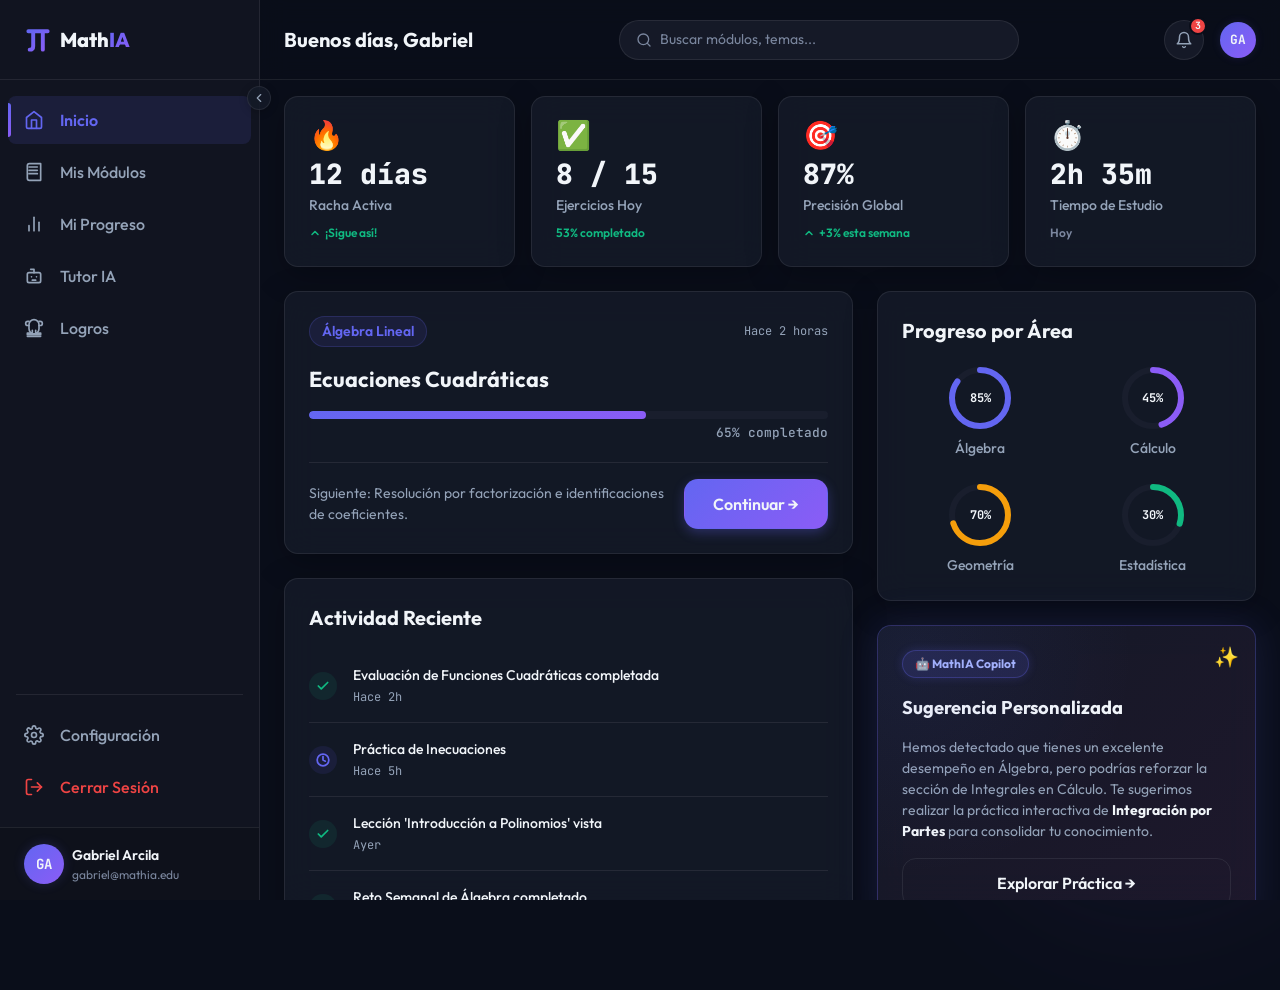
==== dashboard.html @ 1605e403 "Add dashboar template" ====
<!DOCTYPE html>
<html lang="es">
<head>
  <meta charset="UTF-8">
  <meta name="viewport" content="width=device-width, initial-scale=1.0">
  <title>Mi Dashboard — MathIA</title>
  <meta name="description" content="Panel de control de MathIA donde puedes ver tu progreso, temas pendientes y sugerencias del tutor de IA.">
  
  <!-- Open Graph -->
  <meta property="og:title" content="Mi Dashboard — MathIA">
  <meta property="og:description" content="Visualiza tu progreso de aprendizaje matemático e interactúa con el tutor de IA.">
  <meta property="og:type" content="website">
  <meta name="theme-color" content="#0a0e1a">
  
  <link rel="icon" type="image/svg+xml" href="assets/icons/favicon.svg">
  <link rel="preconnect" href="https://fonts.googleapis.com">
  <link rel="preconnect" href="https://fonts.gstatic.com" crossorigin>
  
  <!-- Stylesheets -->
  <link rel="stylesheet" href="css/main.css">
  <link rel="stylesheet" href="css/dashboard.css">
</head>
<body>
  <!-- Ambient Glow Backdrops -->
  <div class="glow-backdrop" style="top: -10%; left: -10%;"></div>
  <div class="glow-backdrop" style="bottom: -10%; right: -10%; background: radial-gradient(circle, rgba(139, 92, 246, 0.12) 0%, rgba(99, 102, 241, 0) 70%); animation-delay: 5s;"></div>

  <!-- Sidebar Overlay for mobile -->
  <div class="sidebar-overlay" id="sidebar-overlay"></div>

  <!-- Dashboard Container -->
  <div class="dashboard-layout">
    
    <!-- Sidebar Navigation -->
    <aside class="sidebar" id="sidebar" role="navigation" aria-label="Navegación principal">
      <div class="sidebar-header">
        <a href="dashboard.html" class="logo">
          <svg aria-hidden="true" class="logo-icon" viewBox="0 0 32 32" fill="none" xmlns="http://www.w3.org/2000/svg">
            <defs>
              <linearGradient id="logo-grad-sidebar" x1="0%" y1="0%" x2="100%" y2="100%">
                <stop offset="0%" stop-color="#6366f1" />
                <stop offset="100%" stop-color="#8b5cf6" />
              </linearGradient>
            </defs>
            <path d="M5 6H27 M10.5 6V23Q10.5 27 6.5 27 M21.5 6V27" stroke="url(#logo-grad-sidebar)" stroke-width="4.5" stroke-linecap="round" stroke-linejoin="round"/>
          </svg>
          <span class="logo-text">Math<span class="text-gradient">IA</span></span>
        </a>
      </div>

      <!-- Main Navigation Menu -->
      <nav class="sidebar-menu">
        <ul>
          <li>
            <a href="dashboard.html" class="sidebar-link sidebar-link--active" aria-current="page">
              <svg class="sidebar-icon" viewBox="0 0 24 24" fill="none" stroke="currentColor" stroke-width="2" stroke-linecap="round" stroke-linejoin="round" aria-hidden="true">
                <path d="m3 9 9-7 9 7v11a2 2 0 0 1-2 2H5a2 2 0 0 1-2-2z"/>
                <polyline points="9 22 9 12 15 12 15 22"/>
              </svg>
              <span>Inicio</span>
            </a>
          </li>
          <li>
            <a href="#" class="sidebar-link" title="Próximamente" data-tooltip="Próximamente">
              <svg class="sidebar-icon" viewBox="0 0 24 24" fill="none" stroke="currentColor" stroke-width="2" stroke-linecap="round" stroke-linejoin="round" aria-hidden="true">
                <path d="M4 19.5v-15A2.5 2.5 0 0 1 6.5 2H20v20H6.5a2.5 2.5 0 0 1-2.5-2.5Z"/>
                <path d="M6 6h10"/>
                <path d="M6 10h10"/>
                <path d="M6 14h10"/>
              </svg>
              <span>Mis Módulos</span>
            </a>
          </li>
          <li>
            <a href="#" class="sidebar-link" title="Próximamente" data-tooltip="Próximamente">
              <svg class="sidebar-icon" viewBox="0 0 24 24" fill="none" stroke="currentColor" stroke-width="2" stroke-linecap="round" stroke-linejoin="round" aria-hidden="true">
                <line x1="18" y1="20" x2="18" y2="10"/>
                <line x1="12" y1="20" x2="12" y2="4"/>
                <line x1="6" y1="20" x2="6" y2="14"/>
              </svg>
              <span>Mi Progreso</span>
            </a>
          </li>
          <li>
            <a href="#" class="sidebar-link" title="Próximamente" data-tooltip="Próximamente">
              <svg class="sidebar-icon" viewBox="0 0 24 24" fill="none" stroke="currentColor" stroke-width="2" stroke-linecap="round" stroke-linejoin="round" aria-hidden="true">
                <path d="M12 8V4H8"/>
                <rect width="16" height="12" x="4" y="8" rx="2"/>
                <path d="M9 13h.01"/>
                <path d="M15 13h.01"/>
                <path d="M10 17h4"/>
              </svg>
              <span>Tutor IA</span>
            </a>
          </li>
          <li>
            <a href="#" class="sidebar-link" title="Próximamente" data-tooltip="Próximamente">
              <svg class="sidebar-icon" viewBox="0 0 24 24" fill="none" stroke="currentColor" stroke-width="2" stroke-linecap="round" stroke-linejoin="round" aria-hidden="true">
                <path d="M6 9H4.5a2.5 2.5 0 0 1 0-5H6"/>
                <path d="M18 9h1.5a2.5 2.5 0 0 0 0-5H18"/>
                <path d="M4 22h16"/>
                <path d="M10 14.66V17c0 .55-.45 1-1 1H4v2h16v-2h-5c-.55 0-1-.45-1-1v-2.34"/>
                <path d="M12 2a6 6 0 0 1 6 6v5a6 6 0 0 1-6 6 6 6 0 0 1-6-6V8a6 6 0 0 1 6-6Z"/>
              </svg>
              <span>Logros</span>
            </a>
          </li>
        </ul>
      </nav>

      <hr class="sidebar-divider" aria-hidden="true">

      <!-- Secondary Menu -->
      <nav class="sidebar-menu sidebar-menu--secondary">
        <ul>
          <li>
            <a href="#" class="sidebar-link" title="Próximamente" data-tooltip="Próximamente">
              <svg class="sidebar-icon" viewBox="0 0 24 24" fill="none" stroke="currentColor" stroke-width="2" stroke-linecap="round" stroke-linejoin="round" aria-hidden="true">
                <circle cx="12" cy="12" r="3"/>
                <path d="M19.4 15a1.65 1.65 0 0 0 .33 1.82l.06.06a2 2 0 1 1-2.83 2.83l-.06-.06a1.65 1.65 0 0 0-1.82-.33 1.65 1.65 0 0 0-1 1.51V21a2 2 0 0 1-4 0v-.09A1.65 1.65 0 0 0 9 19.4a1.65 1.65 0 0 0-1.82.33l-.06.06a2 2 0 1 1-2.83-2.83l.06-.06a1.65 1.65 0 0 0 .33-1.82 1.65 1.65 0 0 0-1.51-1H3a2 2 0 0 1 0-4h.09A1.65 1.65 0 0 0 4.6 9a1.65 1.65 0 0 0-.33-1.82l-.06-.06a2 2 0 1 1 2.83-2.83l.06.06a1.65 1.65 0 0 0 1.82.33H9a1.65 1.65 0 0 0 1-1.51V3a2 2 0 0 1 4 0v.09a1.65 1.65 0 0 0 1 1.51 1.65 1.65 0 0 0 1.82-.33l.06-.06a2 2 0 1 1 2.83 2.83l-.06.06a1.65 1.65 0 0 0-.33 1.82V9a1.65 1.65 0 0 0 1.51 1H21a2 2 0 0 1 0 4h-.09a1.65 1.65 0 0 0-1.51 1z"/>
              </svg>
              <span>Configuración</span>
            </a>
          </li>
          <li>
            <a href="login.html" class="sidebar-link sidebar-link--logout">
              <svg class="sidebar-icon" viewBox="0 0 24 24" fill="none" stroke="currentColor" stroke-width="2" stroke-linecap="round" stroke-linejoin="round" aria-hidden="true">
                <path d="M9 21H5a2 2 0 0 1-2-2V5a2 2 0 0 1 2-2h4"/>
                <polyline points="16 17 21 12 16 7"/>
                <line x1="21" y1="12" x2="9" y2="12"/>
              </svg>
              <span>Cerrar Sesión</span>
            </a>
          </li>
        </ul>
      </nav>

      <!-- User Profile section -->
      <div class="sidebar-profile">
        <div class="profile-avatar font-mono" aria-hidden="true">GA</div>
        <div class="profile-info">
          <p class="profile-name">Gabriel Arcila</p>
          <p class="profile-email">gabriel@mathia.edu</p>
        </div>
      </div>

      <!-- Sidebar Collapse Trigger Button -->
      <button class="sidebar-toggle" id="sidebar-toggle" aria-label="Colapsar menú lateral">
        <svg class="toggle-icon" viewBox="0 0 24 24" fill="none" stroke="currentColor" stroke-width="2" stroke-linecap="round" stroke-linejoin="round" aria-hidden="true">
          <polyline points="15 18 9 12 15 6"/>
        </svg>
      </button>
    </aside>

    <!-- Main Workspace Content -->
    <main class="dashboard-main" id="main-content">
      
      <!-- Top Bar Header -->
      <header class="topbar">
        <button class="topbar-hamburger" id="topbar-hamburger" aria-label="Abrir menú de navegación">
          <svg viewBox="0 0 24 24" fill="none" stroke="currentColor" stroke-width="2" stroke-linecap="round" stroke-linejoin="round" aria-hidden="true">
            <line x1="4" x2="20" y1="12" y2="12"/>
            <line x1="4" x2="20" y1="6" y2="6"/>
            <line x1="4" x2="20" y1="18" y2="18"/>
          </svg>
        </button>

        <h1 class="topbar-greeting" id="topbar-greeting">Buenos días, Gabriel</h1>

        <!-- Search box -->
        <div class="search-bar">
          <span class="search-icon" aria-hidden="true">
            <svg viewBox="0 0 24 24" fill="none" stroke="currentColor" stroke-width="2" stroke-linecap="round" stroke-linejoin="round">
              <circle cx="11" cy="11" r="8"/>
              <path d="m21 21-4.3-4.3"/>
            </svg>
          </span>
          <input type="search" placeholder="Buscar módulos, temas..." aria-label="Buscar en MathIA" id="search-input">
        </div>

        <!-- Notification Bell & Mobile Profile -->
        <div class="topbar-actions">
          <button class="topbar-notifications" aria-label="Ver 3 notificaciones nuevas">
            <svg viewBox="0 0 24 24" fill="none" stroke="currentColor" stroke-width="2" stroke-linecap="round" stroke-linejoin="round" aria-hidden="true">
              <path d="M6 8a6 6 0 0 1 12 0c0 7 3 9 3 9H3s3-2 3-9"/>
              <path d="M10.3 21a1.94 1.94 0 0 0 3.4 0"/>
            </svg>
            <span class="notification-badge">3</span>
          </button>
          
          <div class="topbar-avatar font-mono" id="topbar-avatar" aria-hidden="true">GA</div>
        </div>
      </header>

      <!-- Dashboard Scrollable Area -->
      <div class="dashboard-scrollable">
        
        <!-- Stat Cards Row -->
        <section class="stats-row" aria-label="Estadísticas rápidas">
          
          <!-- Stat Item 1: Racha -->
          <div class="card stat-card">
            <div class="stat-icon" aria-hidden="true">🔥</div>
            <div class="stat-value font-mono">12 días</div>
            <div class="stat-label">Racha Activa</div>
            <div class="stat-change success" aria-label="Aumento en racha">
              <svg width="12" height="12" viewBox="0 0 24 24" fill="none" stroke="currentColor" stroke-width="3" stroke-linecap="round" stroke-linejoin="round" aria-hidden="true">
                <polyline points="18 15 12 9 6 15"></polyline>
              </svg>
              <span>¡Sigue así!</span>
            </div>
          </div>

          <!-- Stat Item 2: Ejercicios -->
          <div class="card stat-card">
            <div class="stat-icon" aria-hidden="true">✅</div>
            <div class="stat-value font-mono">8 / 15</div>
            <div class="stat-label">Ejercicios Hoy</div>
            <div class="stat-change success" aria-label="Porcentaje de avance hoy">
              <span>53% completado</span>
            </div>
          </div>

          <!-- Stat Item 3: Precisión -->
          <div class="card stat-card">
            <div class="stat-icon" aria-hidden="true">🎯</div>
            <div class="stat-value font-mono">87%</div>
            <div class="stat-label">Precisión Global</div>
            <div class="stat-change success" aria-label="Aumento de precisión respecto a la semana pasada">
              <svg width="12" height="12" viewBox="0 0 24 24" fill="none" stroke="currentColor" stroke-width="3" stroke-linecap="round" stroke-linejoin="round" aria-hidden="true">
                <polyline points="18 15 12 9 6 15"></polyline>
              </svg>
              <span>+3% esta semana</span>
            </div>
          </div>

          <!-- Stat Item 4: Tiempo -->
          <div class="card stat-card">
            <div class="stat-icon" aria-hidden="true">⏱️</div>
            <div class="stat-value font-mono">2h 35m</div>
            <div class="stat-label">Tiempo de Estudio</div>
            <div class="stat-change neutral" aria-label="Tiempo registrado hoy">
              <span>Hoy</span>
            </div>
          </div>
        </section>

        <!-- Main Column Content Grid -->
        <section class="content-grid">
          
          <!-- Left Column (Primary Activities) -->
          <div class="content-primary">
            
            <!-- Card 1: Resume Study -->
            <div class="card continue-card">
              <div class="continue-header">
                <span class="badge">Álgebra Lineal</span>
                <span class="continue-time text-muted font-mono" aria-label="Última sesión hace 2 horas">Hace 2 horas</span>
              </div>
              <h3 class="continue-title">Ecuaciones Cuadráticas</h3>
              
              <div class="continue-progress">
                <div class="progress-bar-container">
                  <div class="progress-bar" role="progressbar" aria-valuenow="65" aria-valuemin="0" aria-valuemax="100">
                    <div class="progress-fill" style="width: 65%;"></div>
                  </div>
                  <span class="progress-percentage font-mono">65% completado</span>
                </div>
              </div>
              
              <div class="continue-footer">
                <p class="continue-desc text-muted">Siguiente: Resolución por factorización e identificaciones de coeficientes.</p>
                <a href="#" class="btn btn-primary continue-btn">Continuar →</a>
              </div>
            </div>

            <!-- Card 2: Recent Activity -->
            <div class="card activity-card">
              <h3 class="card-title">Actividad Reciente</h3>
              <ul class="activity-list">
                <li class="activity-item">
                  <div class="activity-status success" aria-label="Completado">
                    <svg viewBox="0 0 24 24" fill="none" stroke="currentColor" stroke-width="3" stroke-linecap="round" stroke-linejoin="round" aria-hidden="true">
                      <polyline points="20 6 9 17 4 12"></polyline>
                    </svg>
                  </div>
                  <div class="activity-details">
                    <span class="activity-text">Evaluación de Funciones Cuadráticas completada</span>
                    <span class="activity-time text-muted font-mono"><time datetime="2026-06-04T18:00">Hace 2h</time></span>
                  </div>
                </li>
                <li class="activity-item">
                  <div class="activity-status pending" aria-label="En progreso">
                    <svg viewBox="0 0 24 24" fill="none" stroke="currentColor" stroke-width="3" stroke-linecap="round" stroke-linejoin="round" aria-hidden="true">
                      <circle cx="12" cy="12" r="10"></circle>
                      <polyline points="12 6 12 12 16 14"></polyline>
                    </svg>
                  </div>
                  <div class="activity-details">
                    <span class="activity-text">Práctica de Inecuaciones</span>
                    <span class="activity-time text-muted font-mono"><time datetime="2026-06-04T15:00">Hace 5h</time></span>
                  </div>
                </li>
                <li class="activity-item">
                  <div class="activity-status success" aria-label="Completado">
                    <svg viewBox="0 0 24 24" fill="none" stroke="currentColor" stroke-width="3" stroke-linecap="round" stroke-linejoin="round" aria-hidden="true">
                      <polyline points="20 6 9 17 4 12"></polyline>
                    </svg>
                  </div>
                  <div class="activity-details">
                    <span class="activity-text">Lección "Introducción a Polinomios" vista</span>
                    <span class="activity-time text-muted font-mono"><time datetime="2026-06-03">Ayer</time></span>
                  </div>
                </li>
                <li class="activity-item">
                  <div class="activity-status success" aria-label="Completado">
                    <svg viewBox="0 0 24 24" fill="none" stroke="currentColor" stroke-width="3" stroke-linecap="round" stroke-linejoin="round" aria-hidden="true">
                      <polyline points="20 6 9 17 4 12"></polyline>
                    </svg>
                  </div>
                  <div class="activity-details">
                    <span class="activity-text">Reto Semanal de Álgebra completado</span>
                    <span class="activity-time text-muted font-mono"><time datetime="2026-06-02">Hace 2 días</time></span>
                  </div>
                </li>
                <li class="activity-item">
                  <div class="activity-status success" aria-label="Completado">
                    <svg viewBox="0 0 24 24" fill="none" stroke="currentColor" stroke-width="3" stroke-linecap="round" stroke-linejoin="round" aria-hidden="true">
                      <polyline points="20 6 9 17 4 12"></polyline>
                    </svg>
                  </div>
                  <div class="activity-details">
                    <span class="activity-text">Evaluación de Límites básicos completada</span>
                    <span class="activity-time text-muted font-mono"><time datetime="2026-06-01">Hace 3 días</time></span>
                  </div>
                </li>
              </ul>
            </div>
          </div>

          <!-- Right Column (Secondary / Stats / IA) -->
          <div class="content-secondary">
            
            <!-- Card 3: Progress by Area -->
            <div class="card progress-areas-card">
              <h3 class="card-title">Progreso por Área</h3>
              
              <div class="progress-rings-grid">
                <!-- Ring 1: Álgebra -->
                <div class="progress-ring-item">
                  <div class="ring-container">
                    <svg class="progress-ring" width="64" height="64" aria-label="Progreso en Álgebra: 85%">
                      <circle class="progress-ring__circle-bg" cx="32" cy="32" r="28" fill="transparent" stroke-width="6"/>
                      <circle class="progress-ring__circle" cx="32" cy="32" r="28" fill="transparent" stroke-width="6" stroke-dasharray="176" stroke-dashoffset="26.4" data-percent="85"/>
                    </svg>
                    <span class="progress-percent font-mono">85%</span>
                  </div>
                  <span class="progress-label">Álgebra</span>
                </div>

                <!-- Ring 2: Cálculo -->
                <div class="progress-ring-item">
                  <div class="ring-container">
                    <svg class="progress-ring" width="64" height="64" aria-label="Progreso en Cálculo: 45%">
                      <circle class="progress-ring__circle-bg" cx="32" cy="32" r="28" fill="transparent" stroke-width="6"/>
                      <circle class="progress-ring__circle" cx="32" cy="32" r="28" fill="transparent" stroke-width="6" stroke-dasharray="176" stroke-dashoffset="96.8" data-percent="45"/>
                    </svg>
                    <span class="progress-percent font-mono">45%</span>
                  </div>
                  <span class="progress-label">Cálculo</span>
                </div>

                <!-- Ring 3: Geometría -->
                <div class="progress-ring-item">
                  <div class="ring-container">
                    <svg class="progress-ring" width="64" height="64" aria-label="Progreso en Geometría: 70%">
                      <circle class="progress-ring__circle-bg" cx="32" cy="32" r="28" fill="transparent" stroke-width="6"/>
                      <circle class="progress-ring__circle" cx="32" cy="32" r="28" fill="transparent" stroke-width="6" stroke-dasharray="176" stroke-dashoffset="52.8" data-percent="70"/>
                    </svg>
                    <span class="progress-percent font-mono">70%</span>
                  </div>
                  <span class="progress-label">Geometría</span>
                </div>

                <!-- Ring 4: Estadística -->
                <div class="progress-ring-item">
                  <div class="ring-container">
                    <svg class="progress-ring" width="64" height="64" aria-label="Progreso en Probabilidad y Estadística: 30%">
                      <circle class="progress-ring__circle-bg" cx="32" cy="32" r="28" fill="transparent" stroke-width="6"/>
                      <circle class="progress-ring__circle" cx="32" cy="32" r="28" fill="transparent" stroke-width="6" stroke-dasharray="176" stroke-dashoffset="123.2" data-percent="30"/>
                    </svg>
                    <span class="progress-percent font-mono">30%</span>
                  </div>
                  <span class="progress-label">Estadística</span>
                </div>
              </div>
            </div>

            <!-- Card 4: AI Recommendations -->
            <div class="card ai-recommendation-card">
              <div class="ai-recommendation-header">
                <span class="ai-badge-glow">🤖 MathIA Copilot</span>
              </div>
              <h3 class="recommendation-title">Sugerencia Personalizada</h3>
              <p class="recommendation-text text-muted">
                Hemos detectado que tienes un excelente desempeño en Álgebra, pero podrías reforzar la sección de Integrales en Cálculo. Te sugerimos realizar la práctica interactiva de <strong style="color: var(--text-primary);">Integración por Partes</strong> para consolidar tu conocimiento.
              </p>
              <a href="#" class="btn btn-secondary recommendation-btn">Explorar Práctica →</a>
            </div>
          </div>
        </section>

        <!-- Modules Section (Tus Módulos) -->
        <section class="modules-section" aria-label="Módulos de estudio">
          <h2 class="modules-section-title">Tus Módulos</h2>
          
          <div class="modules-grid">
            
            <!-- Module 1: Algebra -->
            <div class="card module-card" data-module-name="Álgebra Lineal">
              <div class="module-header">
                <span class="module-emoji" aria-hidden="true">📚</span>
                <span class="badge">En progreso</span>
              </div>
              <h3 class="module-title">Álgebra Lineal</h3>
              <p class="module-subtitle text-muted">12 lecciones · 48 ejercicios</p>
              <div class="module-progress">
                <div class="progress-bar" role="progressbar" aria-valuenow="85" aria-valuemin="0" aria-valuemax="100">
                  <div class="progress-fill" style="width: 85%;"></div>
                </div>
                <div class="progress-info">
                  <span class="progress-percent font-mono">85%</span>
                  <span class="text-muted">Completado</span>
                </div>
              </div>
            </div>

            <!-- Module 2: Cálculo -->
            <div class="card module-card" data-module-name="Cálculo Diferencial">
              <div class="module-header">
                <span class="module-emoji" aria-hidden="true">📈</span>
                <span class="badge badge-warm">Nuevo</span>
              </div>
              <h3 class="module-title">Cálculo Diferencial</h3>
              <p class="module-subtitle text-muted">15 lecciones · 60 ejercicios</p>
              <div class="module-progress">
                <div class="progress-bar" role="progressbar" aria-valuenow="45" aria-valuemin="0" aria-valuemax="100">
                  <div class="progress-fill" style="width: 45%;"></div>
                </div>
                <div class="progress-info">
                  <span class="progress-percent font-mono">45%</span>
                  <span class="text-muted">Completado</span>
                </div>
              </div>
            </div>

            <!-- Module 3: Geometría -->
            <div class="card module-card" data-module-name="Geometría Analítica">
              <div class="module-header">
                <span class="module-emoji" aria-hidden="true">📐</span>
                <span class="badge">En progreso</span>
              </div>
              <h3 class="module-title">Geometría Analítica</h3>
              <p class="module-subtitle text-muted">10 lecciones · 40 ejercicios</p>
              <div class="module-progress">
                <div class="progress-bar" role="progressbar" aria-valuenow="70" aria-valuemin="0" aria-valuemax="100">
                  <div class="progress-fill" style="width: 70%;"></div>
                </div>
                <div class="progress-info">
                  <span class="progress-percent font-mono">70%</span>
                  <span class="text-muted">Completado</span>
                </div>
              </div>
            </div>

            <!-- Module 4: Estadística -->
            <div class="card module-card" data-module-name="Probabilidad y Estadística">
              <div class="module-header">
                <span class="module-emoji" aria-hidden="true">📊</span>
                <span class="badge badge-success">Completado</span>
              </div>
              <h3 class="module-title">Probabilidad y Estadística</h3>
              <p class="module-subtitle text-muted">8 lecciones · 32 ejercicios</p>
              <div class="module-progress">
                <div class="progress-bar" role="progressbar" aria-valuenow="100" aria-valuemin="0" aria-valuemax="100">
                  <div class="progress-fill" style="width: 100%; background: var(--success);"></div>
                </div>
                <div class="progress-info">
                  <span class="progress-percent font-mono">100%</span>
                  <span class="text-muted" style="color: var(--success);">Completado</span>
                </div>
              </div>
            </div>

          </div>
        </section>
      </div>
    </main>

  </div>

  <!-- Scripts -->
  <script src="js/main.js"></script>
  <script src="js/dashboard.js"></script>
</body>
</html>
---- css/main.css ----
/* main.css - Entry stylesheet that combines all modules */
@import url('reset.css');
@import url('tokens.css');
@import url('global.css');
@import url('components.css');
---- css/dashboard.css ----
/* dashboard.css - Dashboard Page Specific Styles (Mobile-First) */

/* ==========================================
   1. Base Layout Styles
   ========================================== */

.dashboard-layout {
  display: flex;
  min-height: 100vh;
  width: 100vw;
  background-color: var(--bg-primary);
  position: relative;
  overflow: hidden;
}

.dashboard-main {
  flex: 1;
  display: flex;
  flex-direction: column;
  height: 100vh;
  overflow: hidden;
  position: relative;
  z-index: 10;
}

.dashboard-scrollable {
  flex: 1;
  overflow-y: auto;
  overflow-x: hidden;
  padding: var(--space-md) var(--space-lg) var(--space-2xl) var(--space-lg);
  display: flex;
  flex-direction: column;
  gap: var(--space-lg);
}

/* ==========================================
   2. Sidebar Styles (Mobile View Default)
   ========================================== */

.sidebar {
  position: fixed;
  top: 0;
  left: 0;
  width: 280px;
  height: 100vh;
  background-color: hsla(225, 30%, 10%, 0.95);
  backdrop-filter: blur(20px);
  -webkit-backdrop-filter: blur(20px);
  border-right: 1px solid var(--border-subtle);
  display: flex;
  flex-direction: column;
  z-index: 200;
  transform: translateX(-100%);
  transition: transform var(--transition-smooth), width var(--transition-smooth);
}

.sidebar.is-open {
  transform: translateX(0);
}

.sidebar-overlay {
  position: fixed;
  top: 0;
  left: 0;
  width: 100vw;
  height: 100vh;
  background-color: rgba(0, 0, 0, 0.5);
  backdrop-filter: blur(4px);
  -webkit-backdrop-filter: blur(4px);
  opacity: 0;
  pointer-events: none;
  z-index: 150;
  transition: opacity var(--transition-smooth);
}

.sidebar-overlay.is-active {
  opacity: 1;
  pointer-events: auto;
}

/* Header within Sidebar */
.sidebar-header {
  height: 80px;
  display: flex;
  align-items: center;
  padding: 0 var(--space-lg);
  border-bottom: 1px solid var(--border-subtle);
  flex-shrink: 0;
}

.sidebar-header .logo {
  display: flex;
  align-items: center;
  gap: var(--space-sm);
  font-weight: 800;
  font-size: var(--fs-h3);
}

.sidebar-header .logo-icon {
  width: 28px;
  height: 28px;
  flex-shrink: 0;
}

/* Menus inside Sidebar */
.sidebar-menu {
  padding: var(--space-md) var(--space-sm);
  flex: 1;
  overflow-y: auto;
}

.sidebar-menu ul {
  list-style: none;
  display: flex;
  flex-direction: column;
  gap: var(--space-xs);
}

.sidebar-link {
  display: flex;
  align-items: center;
  gap: var(--space-md);
  padding: 0.75rem var(--space-md);
  color: var(--text-secondary);
  font-weight: 500;
  border-radius: var(--radius-sm);
  transition: background var(--transition-fast), color var(--transition-fast);
  text-decoration: none;
  cursor: pointer;
  position: relative;
}

.sidebar-link:hover {
  background-color: rgba(255, 255, 255, 0.05);
  color: var(--text-primary);
}

.sidebar-link--active {
  background-color: rgba(99, 102, 241, 0.12);
  color: var(--accent-primary);
  font-weight: 600;
}

.sidebar-link--active::before {
  content: '';
  position: absolute;
  left: 0;
  top: 15%;
  height: 70%;
  width: 3px;
  background: var(--accent-gradient);
  border-radius: 0 var(--radius-sm) var(--radius-sm) 0;
}

.sidebar-icon {
  width: 20px;
  height: 20px;
  flex-shrink: 0;
  stroke: currentColor;
  transition: transform var(--transition-fast);
}

.sidebar-link:hover .sidebar-icon {
  transform: translateX(2px);
}

.sidebar-divider {
  border: 0;
  height: 1px;
  background-color: var(--border-subtle);
  margin: 0 var(--space-md);
  flex-shrink: 0;
}

.sidebar-menu--secondary {
  flex: 0 0 auto;
  overflow-y: visible;
  padding-top: var(--space-sm);
}

.sidebar-link--logout {
  color: var(--error);
}
.sidebar-link--logout:hover {
  background-color: rgba(239, 68, 68, 0.08);
  color: var(--error);
}

/* User Profile in Sidebar */
.sidebar-profile {
  display: flex;
  align-items: center;
  gap: var(--space-sm);
  padding: var(--space-md) var(--space-lg);
  border-top: 1px solid var(--border-subtle);
  background-color: rgba(0, 0, 0, 0.15);
  flex-shrink: 0;
  transition: padding var(--transition-smooth), justify-content var(--transition-smooth);
}

.profile-avatar {
  width: 40px;
  height: 40px;
  border-radius: var(--radius-full);
  background: var(--accent-gradient);
  color: var(--text-primary);
  display: flex;
  align-items: center;
  justify-content: center;
  font-weight: 700;
  font-size: var(--fs-small);
  flex-shrink: 0;
  box-shadow: 0 0 12px rgba(99, 102, 241, 0.2);
  transition: width var(--transition-smooth), height var(--transition-smooth);
}

.profile-info {
  display: flex;
  flex-direction: column;
  overflow: hidden;
}

.profile-name {
  font-size: var(--fs-small);
  font-weight: 600;
  color: var(--text-primary);
  white-space: nowrap;
  overflow: hidden;
  text-overflow: ellipsis;
}

.profile-email {
  font-size: 0.75rem;
  color: var(--text-muted);
  white-space: nowrap;
  overflow: hidden;
  text-overflow: ellipsis;
}

/* Collapse Toggle Button inside Sidebar */
.sidebar-toggle {
  display: none; /* Hidden on mobile */
  position: absolute;
  right: -12px;
  top: 86px;
  width: 24px;
  height: 24px;
  border-radius: var(--radius-full);
  background-color: var(--bg-secondary);
  border: 1px solid var(--border-subtle);
  color: var(--text-secondary);
  align-items: center;
  justify-content: center;
  cursor: pointer;
  box-shadow: 0 2px 8px rgba(0,0,0,0.2);
  transition: transform var(--transition-smooth), color var(--transition-fast), background-color var(--transition-fast);
  z-index: 210;
}

.sidebar-toggle:hover {
  color: var(--text-primary);
  background-color: var(--bg-tertiary);
}

.sidebar-toggle .toggle-icon {
  width: 14px;
  height: 14px;
  transition: transform var(--transition-smooth);
}

/* ==========================================
   3. Top Bar (Header) Styles
   ========================================== */

.topbar {
  height: 80px;
  display: flex;
  align-items: center;
  justify-content: space-between;
  padding: 0 var(--space-lg);
  border-bottom: 1px solid var(--border-subtle);
  background-color: rgba(10, 14, 26, 0.3);
  backdrop-filter: blur(12px);
  -webkit-backdrop-filter: blur(12px);
  flex-shrink: 0;
  gap: var(--space-md);
}

.topbar-hamburger {
  display: flex;
  align-items: center;
  justify-content: center;
  width: 40px;
  height: 40px;
  border-radius: var(--radius-sm);
  border: 1px solid var(--border-subtle);
  color: var(--text-secondary);
  cursor: pointer;
  transition: background-color var(--transition-fast), color var(--transition-fast);
}

.topbar-hamburger:hover {
  background-color: rgba(255, 255, 255, 0.05);
  color: var(--text-primary);
}

.topbar-hamburger svg {
  width: 20px;
  height: 20px;
}

.topbar-greeting {
  font-size: var(--fs-h3);
  font-weight: 700;
  color: var(--text-primary);
  display: none; /* Hide on mobile */
}

.search-bar {
  flex: 1;
  max-width: 400px;
  display: flex;
  align-items: center;
  height: 40px;
  background-color: var(--bg-tertiary);
  border: 1px solid var(--border-subtle);
  border-radius: var(--radius-full);
  padding: 0 var(--space-md);
  gap: var(--space-sm);
  transition: border-color var(--transition-fast), box-shadow var(--transition-fast);
}

.search-icon {
  color: var(--text-muted);
  display: flex;
  align-items: center;
}

.search-icon svg {
  width: 16px;
  height: 16px;
}

.search-bar input {
  flex: 1;
  background: transparent;
  border: none;
  outline: none;
  color: var(--text-primary);
  font-size: var(--fs-small);
  width: 100%;
}

.search-bar input::placeholder {
  color: var(--text-muted);
}

.search-bar:focus-within {
  border-color: var(--accent-primary);
  box-shadow: 0 0 0 3px var(--border-focus);
}

.topbar-actions {
  display: flex;
  align-items: center;
  gap: var(--space-md);
}

.topbar-notifications {
  position: relative;
  width: 40px;
  height: 40px;
  border-radius: var(--radius-full);
  background-color: var(--bg-tertiary);
  border: 1px solid var(--border-subtle);
  color: var(--text-secondary);
  display: flex;
  align-items: center;
  justify-content: center;
  cursor: pointer;
  transition: background-color var(--transition-fast), color var(--transition-fast);
}

.topbar-notifications:hover {
  background-color: rgba(255, 255, 255, 0.05);
  color: var(--text-primary);
}

.topbar-notifications svg {
  width: 18px;
  height: 18px;
}

.notification-badge {
  position: absolute;
  top: -4px;
  right: -4px;
  background-color: var(--error);
  color: var(--text-primary);
  font-family: var(--font-mono);
  font-size: 10px;
  font-weight: 700;
  min-width: 18px;
  height: 18px;
  border-radius: var(--radius-full);
  display: flex;
  align-items: center;
  justify-content: center;
  padding: 0 4px;
  border: 2px solid var(--bg-primary);
}

.topbar-avatar {
  width: 36px;
  height: 36px;
  border-radius: var(--radius-full);
  background: var(--accent-gradient);
  color: var(--text-primary);
  display: flex;
  align-items: center;
  justify-content: center;
  font-weight: 700;
  font-size: 0.8rem;
  box-shadow: 0 0 10px rgba(99, 102, 241, 0.15);
  cursor: pointer;
}


/* ==========================================
   4. Small Tablets & Tablets (min-width: 768px)
   ========================================== */

@media (min-width: 768px) {
  .topbar-hamburger {
    display: none; /* Hide mobile hamburger toggle */
  }

  .topbar-greeting {
    display: block; /* Show greeting */
  }

  /* Sidebar static collapsed view on tablet */
  .sidebar {
    position: static;
    transform: none;
    width: 64px;
  }

  /* Toggle button visible in desktop/tablet static mode */
  .sidebar-toggle {
    display: flex;
  }

  .sidebar-header {
    padding: 0 var(--space-md);
    justify-content: center;
  }

  .sidebar-header .logo-text {
    display: none; /* Hide logo text when collapsed */
  }

  /* Collapse sidebar menu item texts */
  .sidebar-menu {
    padding: var(--space-md) var(--space-xs);
  }

  .sidebar-link {
    justify-content: center;
    padding: 0.75rem 0;
  }

  .sidebar-link span {
    display: none; /* Hide links description */
  }

  .sidebar-link:hover .sidebar-icon {
    transform: scale(1.1); /* Slightly scale on hover instead of translate */
  }

  .sidebar-profile {
    padding: var(--space-md) 0;
    justify-content: center;
    background-color: transparent;
  }

  .sidebar-profile .profile-info {
    display: none; /* Hide profile name & email */
  }

  .sidebar-profile .profile-avatar {
    width: 32px;
    height: 32px;
    font-size: 0.75rem;
  }

  /* When hover/active classes trigger expand or collapse overrides */
  .sidebar.is-open {
    /* Prevent overlay behavior in tablet view */
    transform: none;
  }
}

/* ==========================================
   5. Laptops & Desktop (min-width: 1024px)
   ========================================== */

@media (min-width: 1024px) {
  /* Sidebar default expanded view on Desktop */
  .sidebar {
    width: 260px;
  }

  .sidebar-header {
    padding: 0 var(--space-lg);
    justify-content: flex-start;
  }

  .sidebar-header .logo-text {
    display: inline; /* Show logo text */
  }

  .sidebar-menu {
    padding: var(--space-md) var(--space-sm);
  }

  .sidebar-link {
    justify-content: flex-start;
    padding: 0.75rem var(--space-md);
  }

  .sidebar-link span {
    display: inline; /* Show links description */
  }

  .sidebar-link:hover .sidebar-icon {
    transform: translateX(2px);
  }

  .sidebar-profile {
    padding: var(--space-md) var(--space-lg);
    justify-content: flex-start;
    background-color: rgba(0, 0, 0, 0.15);
  }

  .sidebar-profile .profile-info {
    display: flex; /* Show profile name & email */
  }

  .sidebar-profile .profile-avatar {
    width: 40px;
    height: 40px;
    font-size: var(--fs-small);
  }

  /* Manual collapse override classes for Desktop */
  .sidebar.is-collapsed {
    width: 64px;
  }

  .sidebar.is-collapsed .sidebar-header {
    padding: 0 var(--space-md);
    justify-content: center;
  }

  .sidebar.is-collapsed .logo-text {
    display: none;
  }

  .sidebar.is-collapsed .sidebar-menu {
    padding: var(--space-md) var(--space-xs);
  }

  .sidebar.is-collapsed .sidebar-link {
    justify-content: center;
    padding: 0.75rem 0;
  }

  .sidebar.is-collapsed .sidebar-link span {
    display: none;
  }

  .sidebar.is-collapsed .sidebar-link:hover .sidebar-icon {
    transform: scale(1.1);
  }

  .sidebar.is-collapsed .sidebar-profile {
    padding: var(--space-md) 0;
    justify-content: center;
    background-color: transparent;
  }

  .sidebar.is-collapsed .profile-info {
    display: none;
  }

  .sidebar.is-collapsed .profile-avatar {
    width: 32px;
    height: 32px;
    font-size: 0.75rem;
  }
  
  /* Rotate toggle chevron when collapsed */
  .sidebar.is-collapsed .sidebar-toggle .toggle-icon {
    transform: rotate(180deg);
  }
}

/* ==========================================
   6. Stat Cards Styles
   ========================================== */

.stats-row {
  display: grid;
  grid-template-columns: repeat(2, 1fr);
  gap: var(--space-md);
}

@media (min-width: 640px) {
  .stats-row {
    grid-template-columns: repeat(2, 1fr);
  }
}

@media (min-width: 1200px) {
  .stats-row {
    grid-template-columns: repeat(4, 1fr);
  }
}

.stat-card {
  padding: var(--space-lg);
  display: flex;
  flex-direction: column;
  align-items: flex-start;
  position: relative;
  overflow: hidden;
}

.stat-icon {
  font-size: 1.75rem;
  margin-bottom: var(--space-sm);
  line-height: 1;
}

.stat-value {
  font-size: 1.75rem;
  font-weight: 800;
  color: var(--text-primary);
  line-height: 1.2;
  margin-bottom: var(--space-xs);
}

.stat-label {
  font-size: var(--fs-small);
  color: var(--text-secondary);
  font-weight: 500;
  margin-bottom: var(--space-sm);
}

.stat-change {
  display: inline-flex;
  align-items: center;
  gap: 4px;
  font-size: 0.75rem;
  font-weight: 600;
}

.stat-change.success {
  color: var(--success);
}

.stat-change.neutral {
  color: var(--text-muted);
}

.stat-change.error {
  color: var(--error);
}

.stat-change svg {
  stroke: currentColor;
}

/* ==========================================
   7. Content Grid Styles (Fila 2)
   ========================================== */

.content-grid {
  display: grid;
  grid-template-columns: 1fr;
  gap: var(--space-lg);
}

@media (min-width: 1024px) {
  .content-grid {
    grid-template-columns: 3fr 2fr;
  }
}

.content-primary,
.content-secondary {
  display: flex;
  flex-direction: column;
  gap: var(--space-lg);
}

/* Continue Card */
.continue-card {
  display: flex;
  flex-direction: column;
  gap: var(--space-md);
}

.continue-header {
  display: flex;
  justify-content: space-between;
  align-items: center;
}

.continue-time {
  font-size: 0.75rem;
}

.continue-title {
  font-size: 1.35rem;
  font-weight: 700;
  color: var(--text-primary);
}

.continue-progress {
  display: flex;
  flex-direction: column;
  gap: var(--space-xs);
}

.progress-bar-container {
  display: flex;
  flex-direction: column;
  gap: var(--space-xs);
}

.progress-percentage {
  font-size: 0.8rem;
  color: var(--text-secondary);
  font-weight: 500;
  align-self: flex-end;
}

.continue-footer {
  display: flex;
  flex-direction: column;
  gap: var(--space-md);
  border-top: 1px solid var(--border-subtle);
  padding-top: var(--space-md);
  margin-top: var(--space-xs);
}

.continue-desc {
  font-size: var(--fs-small);
}

.continue-btn {
  align-self: stretch;
}

@media (min-width: 640px) {
  .continue-footer {
    flex-direction: row;
    justify-content: space-between;
    align-items: center;
  }
  .continue-btn {
    align-self: auto;
    flex-shrink: 0;
  }
}

/* Activity Card */
.activity-card {
  display: flex;
  flex-direction: column;
  gap: var(--space-md);
}

.activity-card .card-title {
  font-size: var(--fs-h3);
  font-weight: 700;
  color: var(--text-primary);
}

.activity-list {
  list-style: none;
  display: flex;
  flex-direction: column;
}

.activity-item {
  display: flex;
  align-items: center;
  gap: var(--space-md);
  padding: var(--space-md) 0;
  border-bottom: 1px solid var(--border-subtle);
  transition: background-color var(--transition-fast);
}

.activity-item:last-child {
  border-bottom: none;
  padding-bottom: 0;
}

.activity-item:hover {
  background-color: rgba(255, 255, 255, 0.01);
}

.activity-status {
  width: 28px;
  height: 28px;
  border-radius: var(--radius-full);
  display: flex;
  align-items: center;
  justify-content: center;
  flex-shrink: 0;
}

.activity-status.success {
  background-color: rgba(16, 185, 129, 0.1);
  color: var(--success);
}

.activity-status.pending {
  background-color: rgba(99, 102, 241, 0.1);
  color: var(--accent-primary);
}

.activity-status.error {
  background-color: rgba(239, 68, 68, 0.1);
  color: var(--error);
}

.activity-status svg {
  width: 14px;
  height: 14px;
}

.activity-details {
  flex: 1;
  display: flex;
  flex-direction: column;
  gap: 2px;
  overflow: hidden;
}

.activity-text {
  font-size: var(--fs-small);
  color: var(--text-primary);
  font-weight: 500;
  white-space: nowrap;
  overflow: hidden;
  text-overflow: ellipsis;
}

.activity-time {
  font-size: 0.75rem;
}

/* Progress by Area Card */
.progress-areas-card {
  display: flex;
  flex-direction: column;
  gap: var(--space-md);
}

.progress-areas-card .card-title {
  font-size: var(--fs-h3);
  font-weight: 700;
  color: var(--text-primary);
}

.progress-rings-grid {
  display: grid;
  grid-template-columns: repeat(2, 1fr);
  gap: var(--space-lg) var(--space-md);
  margin-top: var(--space-xs);
}

.progress-ring-item {
  display: flex;
  flex-direction: column;
  align-items: center;
  gap: var(--space-sm);
}

.ring-container {
  position: relative;
  width: 64px;
  height: 64px;
  display: flex;
  align-items: center;
  justify-content: center;
}

.progress-ring {
  transform: rotate(-90deg);
}

.progress-ring__circle-bg {
  stroke: var(--bg-tertiary);
}

.progress-ring__circle {
  stroke: var(--accent-primary);
  stroke-linecap: round;
  transition: stroke-dashoffset 1s cubic-bezier(0.4, 0, 0.2, 1);
}

/* Color codes for rings to make it visually premium and clean */
.progress-ring-item:nth-child(2) .progress-ring__circle {
  stroke: var(--accent-secondary);
}
.progress-ring-item:nth-child(3) .progress-ring__circle {
  stroke: var(--accent-warm);
}
.progress-ring-item:nth-child(4) .progress-ring__circle {
  stroke: var(--success);
}

.progress-percent {
  position: absolute;
  font-size: 0.75rem;
  font-weight: 700;
  color: var(--text-primary);
}

.progress-label {
  font-size: var(--fs-small);
  color: var(--text-secondary);
  font-weight: 500;
}

/* AI Recommendation Card */
.ai-recommendation-card {
  border: 1px solid rgba(99, 102, 241, 0.3);
  box-shadow: var(--shadow-glow);
  background: linear-gradient(135deg, hsla(225, 30%, 12%, 0.9), hsla(260, 30%, 14%, 0.9));
  display: flex;
  flex-direction: column;
  gap: var(--space-md);
  position: relative;
}

/* Glow spark decoration */
.ai-recommendation-card::before {
  content: '';
  position: absolute;
  top: 0;
  left: 0;
  right: 0;
  bottom: 0;
  border-radius: inherit;
  background: radial-gradient(circle at 10% 10%, rgba(99, 102, 241, 0.08) 0%, transparent 50%);
  pointer-events: none;
}

.ai-recommendation-header {
  display: flex;
  align-items: center;
}

.ai-badge-glow {
  display: inline-flex;
  align-items: center;
  padding: 0.25rem 0.75rem;
  font-size: 0.75rem;
  font-weight: 700;
  border-radius: var(--radius-full);
  background: rgba(99, 102, 241, 0.15);
  color: #a5b4fc;
  border: 1px solid rgba(99, 102, 241, 0.3);
  box-shadow: 0 0 10px rgba(99, 102, 241, 0.2);
  gap: 6px;
  animation: floatBadge 3s ease-in-out infinite alternate;
}

@keyframes floatBadge {
  to { transform: translateY(-2px); }
}

.recommendation-title {
  font-size: 1.15rem;
  font-weight: 700;
  color: var(--text-primary);
}

.recommendation-text {
  font-size: var(--fs-small);
  line-height: 1.5;
}

.recommendation-btn {
  width: 100%;
}

/* ==========================================
   8. Modules Section Styles (Fila 3 Bento Grid)
   ========================================== */

.modules-section {
  display: flex;
  flex-direction: column;
  gap: var(--space-md);
  margin-top: var(--space-md);
}

.modules-section-title {
  font-size: var(--fs-h2);
  font-weight: 800;
  color: var(--text-primary);
  margin-bottom: var(--space-xs);
}

.modules-grid {
  display: grid;
  grid-template-columns: 1fr;
  gap: var(--space-md);
}

@media (min-width: 640px) {
  .modules-grid {
    grid-template-columns: repeat(2, 1fr);
  }
}

@media (min-width: 1200px) {
  .modules-grid {
    grid-template-columns: repeat(4, 1fr);
  }
}

.module-card {
  display: flex;
  flex-direction: column;
  gap: var(--space-md);
  cursor: pointer;
}

.module-header {
  display: flex;
  justify-content: space-between;
  align-items: center;
}

.module-emoji {
  font-size: 2rem;
  line-height: 1;
}

.module-title {
  font-size: 1.2rem;
  font-weight: 700;
  color: var(--text-primary);
  margin-top: var(--space-xs);
}

.module-subtitle {
  font-size: 0.75rem;
}

.module-progress {
  display: flex;
  flex-direction: column;
  gap: var(--space-xs);
  margin-top: auto;
}

.progress-info {
  display: flex;
  justify-content: space-between;
  align-items: center;
  font-size: 0.75rem;
}

.progress-info .progress-percent {
  position: static;
  font-weight: 600;
}

/* Custom completed badges */
.badge-success {
  background: rgba(16, 185, 129, 0.1);
  color: var(--success);
  border-color: rgba(16, 185, 129, 0.2);
}

/* ==========================================
   9. Micro-Animations & Entry Effects
   ========================================== */

/* Delayed animations for stat cards to cascade in */
.stats-row .stat-card:nth-child(1) { animation-delay: 0.1s; }
.stats-row .stat-card:nth-child(2) { animation-delay: 0.2s; }
.stats-row .stat-card:nth-child(3) { animation-delay: 0.3s; }
.stats-row .stat-card:nth-child(4) { animation-delay: 0.4s; }

/* Pulse animation for decorative AI sparks */
@keyframes sparkPulse {
  0% { transform: scale(1); opacity: 0.8; }
  50% { transform: scale(1.1); opacity: 1; filter: brightness(1.2); }
  100% { transform: scale(1); opacity: 0.8; }
}

.ai-recommendation-card::after {
  content: '✨';
  position: absolute;
  top: var(--space-md);
  right: var(--space-md);
  font-size: 1.25rem;
  animation: sparkPulse 2s ease-in-out infinite;
}
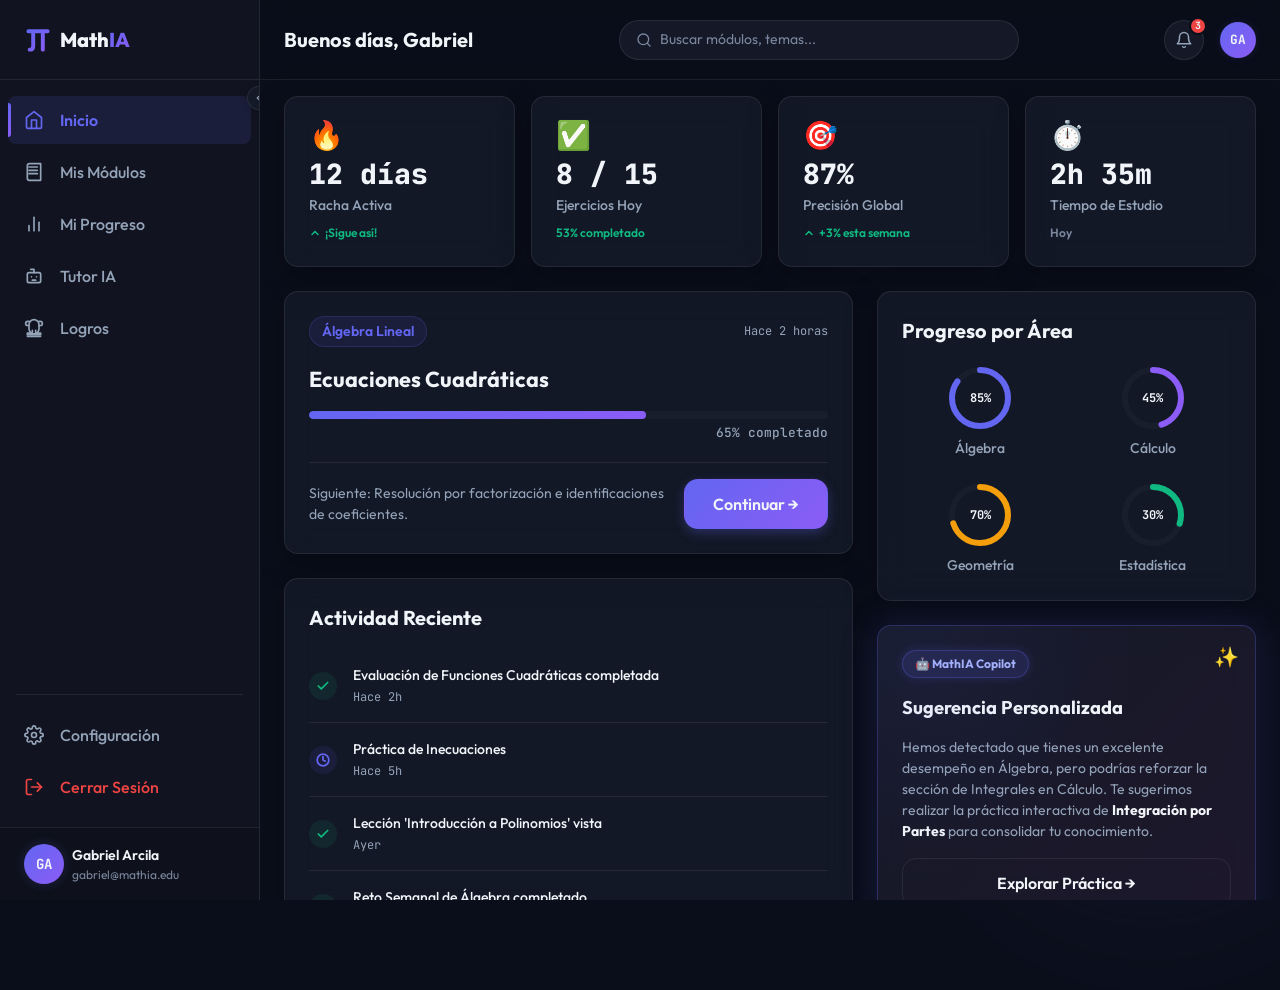
==== commit fa81b114: "Fix and refine dashboard template" ====
--- a/dashboard.html
+++ b/dashboard.html
@@ -15,6 +15,7 @@
   <link rel="icon" type="image/svg+xml" href="assets/icons/favicon.svg">
   <link rel="preconnect" href="https://fonts.googleapis.com">
   <link rel="preconnect" href="https://fonts.gstatic.com" crossorigin>
+  <link href="https://fonts.googleapis.com/css2?family=Outfit:wght@300;400;500;600;700;800&family=JetBrains+Mono:wght@400;500;700&display=swap" rel="stylesheet">
   
   <!-- Stylesheets -->
   <link rel="stylesheet" href="css/main.css">
@@ -22,8 +23,8 @@
 </head>
 <body>
   <!-- Ambient Glow Backdrops -->
-  <div class="glow-backdrop" style="top: -10%; left: -10%;"></div>
-  <div class="glow-backdrop" style="bottom: -10%; right: -10%; background: radial-gradient(circle, rgba(139, 92, 246, 0.12) 0%, rgba(99, 102, 241, 0) 70%); animation-delay: 5s;"></div>
+  <div class="glow-backdrop glow-backdrop--dashboard-top-left"></div>
+  <div class="glow-backdrop glow-backdrop--dashboard-bottom-right"></div>
 
   <!-- Sidebar Overlay for mobile -->
   <div class="sidebar-overlay" id="sidebar-overlay"></div>
@@ -32,7 +33,7 @@
   <div class="dashboard-layout">
     
     <!-- Sidebar Navigation -->
-    <aside class="sidebar" id="sidebar" role="navigation" aria-label="Navegación principal">
+    <nav class="sidebar" id="sidebar" aria-label="Navegación principal">
       <div class="sidebar-header">
         <a href="dashboard.html" class="logo">
           <svg aria-hidden="true" class="logo-icon" viewBox="0 0 32 32" fill="none" xmlns="http://www.w3.org/2000/svg">
@@ -150,7 +151,7 @@
           <polyline points="15 18 9 12 15 6"/>
         </svg>
       </button>
-    </aside>
+    </nav>
 
     <!-- Main Workspace Content -->
     <main class="dashboard-main" id="main-content">
@@ -188,7 +189,7 @@
             <span class="notification-badge">3</span>
           </button>
           
-          <div class="topbar-avatar font-mono" id="topbar-avatar" aria-hidden="true">GA</div>
+          <div class="topbar-avatar font-mono" id="topbar-avatar" role="button" tabindex="0" aria-label="Perfil de usuario">GA</div>
         </div>
       </header>
 
@@ -417,7 +418,7 @@
           <div class="modules-grid">
             
             <!-- Module 1: Algebra -->
-            <div class="card module-card" data-module-name="Álgebra Lineal">
+            <div class="card module-card" data-module-name="Álgebra Lineal" tabindex="0" role="button">
               <div class="module-header">
                 <span class="module-emoji" aria-hidden="true">📚</span>
                 <span class="badge">En progreso</span>
@@ -436,7 +437,7 @@
             </div>
 
             <!-- Module 2: Cálculo -->
-            <div class="card module-card" data-module-name="Cálculo Diferencial">
+            <div class="card module-card" data-module-name="Cálculo Diferencial" tabindex="0" role="button">
               <div class="module-header">
                 <span class="module-emoji" aria-hidden="true">📈</span>
                 <span class="badge badge-warm">Nuevo</span>
@@ -455,7 +456,7 @@
             </div>
 
             <!-- Module 3: Geometría -->
-            <div class="card module-card" data-module-name="Geometría Analítica">
+            <div class="card module-card" data-module-name="Geometría Analítica" tabindex="0" role="button">
               <div class="module-header">
                 <span class="module-emoji" aria-hidden="true">📐</span>
                 <span class="badge">En progreso</span>
@@ -474,7 +475,7 @@
             </div>
 
             <!-- Module 4: Estadística -->
-            <div class="card module-card" data-module-name="Probabilidad y Estadística">
+            <div class="card module-card" data-module-name="Probabilidad y Estadística" tabindex="0" role="button">
               <div class="module-header">
                 <span class="module-emoji" aria-hidden="true">📊</span>
                 <span class="badge badge-success">Completado</span>
--- a/css/dashboard.css
+++ b/css/dashboard.css
@@ -31,6 +31,9 @@
   display: flex;
   flex-direction: column;
   gap: var(--space-lg);
+  max-width: 1600px;
+  width: 100%;
+  margin: 0 auto;
 }
 
 /* ==========================================
@@ -52,6 +55,7 @@
   z-index: 200;
   transform: translateX(-100%);
   transition: transform var(--transition-smooth), width var(--transition-smooth);
+  overflow: hidden;
 }
 
 .sidebar.is-open {
@@ -975,7 +979,7 @@
   font-weight: 700;
   border-radius: var(--radius-full);
   background: rgba(99, 102, 241, 0.15);
-  color: #a5b4fc;
+  color: var(--accent-light);
   border: 1px solid rgba(99, 102, 241, 0.3);
   box-shadow: 0 0 10px rgba(99, 102, 241, 0.2);
   gap: 6px;
@@ -1105,7 +1109,7 @@
 /* Pulse animation for decorative AI sparks */
 @keyframes sparkPulse {
   0% { transform: scale(1); opacity: 0.8; }
-  50% { transform: scale(1.1); opacity: 1; filter: brightness(1.2); }
+  50% { transform: scale(1.1); opacity: 1; }
   100% { transform: scale(1); opacity: 0.8; }
 }
 
@@ -1117,3 +1121,31 @@
   font-size: 1.25rem;
   animation: sparkPulse 2s ease-in-out infinite;
 }
+
+/* ==========================================
+   10. Accessibility & Quality Fixes
+   ========================================== */
+
+/* Focus Visible Rings for Keyboard Accessibility (Hallazgo #1) */
+.sidebar-link:focus-visible,
+.topbar-hamburger:focus-visible,
+.topbar-notifications:focus-visible,
+.sidebar-toggle:focus-visible,
+.topbar-avatar:focus-visible,
+.module-card:focus-visible {
+  outline: 2px solid var(--accent-primary);
+  outline-offset: 2px;
+}
+
+/* Glow Backdrop Modifiers for Dashboard (Hallazgo #7) */
+.glow-backdrop--dashboard-top-left {
+  top: -10%;
+  left: -10%;
+}
+
+.glow-backdrop--dashboard-bottom-right {
+  bottom: -10%;
+  right: -10%;
+  background: radial-gradient(circle, rgba(139, 92, 246, 0.12) 0%, rgba(99, 102, 241, 0) 70%);
+  animation-delay: 5s;
+}
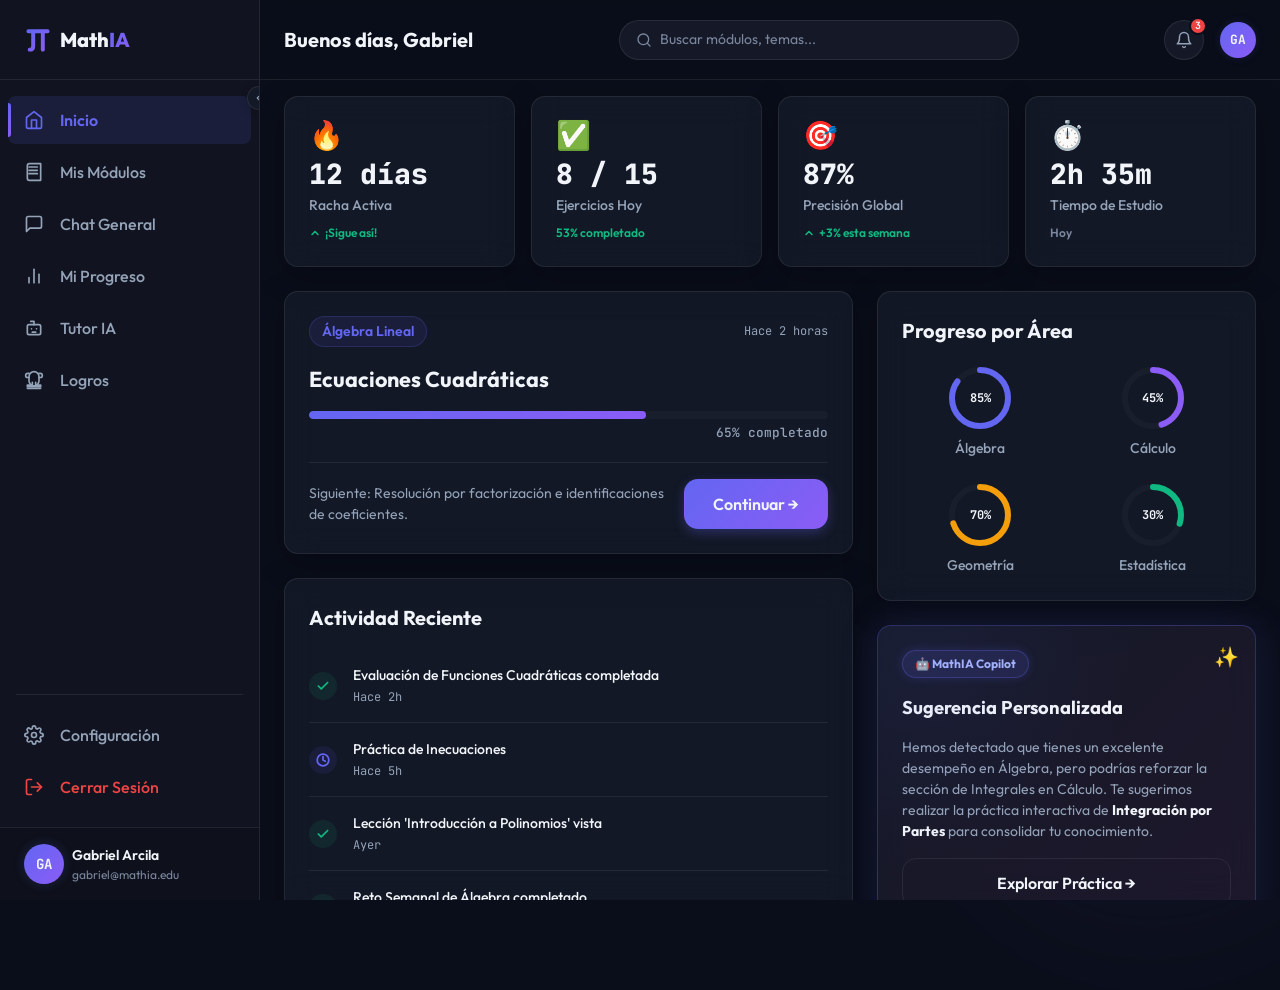
==== commit 3f073947: "feat: agregar opcion de Chat General en el navbar del dashboard" ====
--- a/dashboard.html
+++ b/dashboard.html
@@ -75,6 +75,14 @@
           <li>
             <a href="#" class="sidebar-link" title="Próximamente" data-tooltip="Próximamente">
               <svg class="sidebar-icon" viewBox="0 0 24 24" fill="none" stroke="currentColor" stroke-width="2" stroke-linecap="round" stroke-linejoin="round" aria-hidden="true">
+                <path d="M21 15a2 2 0 0 1-2 2H7l-4 4V5a2 2 0 0 1 2-2h14a2 2 0 0 1 2 2z"></path>
+              </svg>
+              <span>Chat General</span>
+            </a>
+          </li>
+          <li>
+            <a href="#" class="sidebar-link" title="Próximamente" data-tooltip="Próximamente">
+              <svg class="sidebar-icon" viewBox="0 0 24 24" fill="none" stroke="currentColor" stroke-width="2" stroke-linecap="round" stroke-linejoin="round" aria-hidden="true">
                 <line x1="18" y1="20" x2="18" y2="10"/>
                 <line x1="12" y1="20" x2="12" y2="4"/>
                 <line x1="6" y1="20" x2="6" y2="14"/>
